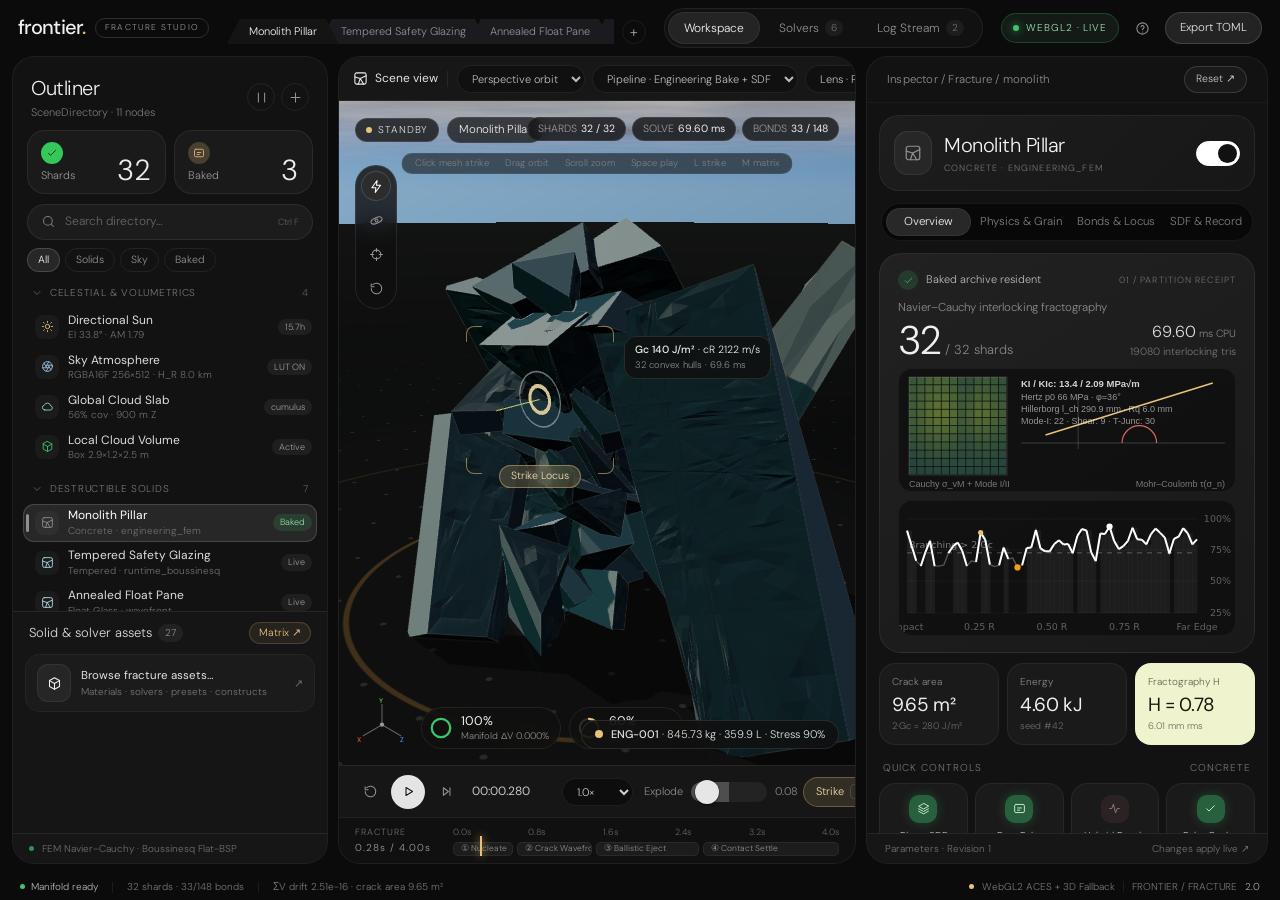
==== Experimental/FractureEditor/index.html @ cb935a99 "Import Frontier baseline (streamlinkinbox/arena-587b292c) and add atmosphere/GI port plan - Import t" ====
<!doctype html>
<!--==========================================================================================================================================
                                                               INDEX.HTML
===========================================================================================================================================-->
<!-- 🧩 Frontier · Fracture Studio: Engineering FEM, Boussinesq Flat-BSP, Griffith, LEFM, Voronoi & Celestial Suite
        redesigned in the unified Sun Inspector + Fluid Editor UI system. -->
<html lang="en">
<head>
    <meta charset="utf-8" />
    <meta name="viewport" content="width=device-width, initial-scale=1" />
    <meta name="theme-color" content="#0b0b0b" />
    <title>Fracture Studio — Frontier Experimental Remastered</title>
    <link rel="icon" href="data:image/svg+xml,%3Csvg xmlns='http://www.w3.org/2000/svg' viewBox='0 0 32 32'%3E%3Crect width='32' height='32' rx='8' fill='%23161616'/%3E%3Cpath d='M7 7h18v18H7z' fill='none' stroke='%23e8c27a' stroke-width='2'/%3E%3Cpath d='M7 13l9 3-3 9M16 16l9-4.5M16 16l5.5 9' stroke='%23e8c27a' stroke-width='2'/%3E%3C/svg%3E" />
    <link rel="stylesheet" href="./FractureEditor.css" />
    <script type="importmap">
    {
        "imports": {
            "three": "./Vendor/three.esm.min.js",
            "three/examples/jsm/controls/OrbitControls.js": "./Vendor/orbit-controls.esm.min.js"
        }
    }
    </script>
    <script type="module" src="./FractureEditor.js"></script>
</head>
<body>
    <div id="app">
        <!-- Top Header: Frontier Logomark, Slanted Construct Dock Tabs, Pill Workspace Nav, Backend Status -->
        <header class="app-header">
            <div class="brand">
                <span class="brand-mark">frontier<span class="brand-dot">.</span></span>
                <span class="experimental">FRACTURE STUDIO</span>
            </div>

            <div class="document-dock">
                <div id="construct-tabs" class="document-tabs" role="tablist" aria-label="Destructible constructs"></div>
                <button id="spawn-tab-btn" class="icon-button" title="Spawn new destructible solid" aria-label="Spawn solid">+</button>
            </div>

            <nav class="top-nav" aria-label="Workspace views">
                <button class="nav-button active" id="nav-workspace" type="button">Workspace</button>
                <button class="nav-button" id="nav-solvers" type="button">Solvers <small>6</small></button>
                <button class="nav-button" id="nav-log" type="button">Log Stream <small id="nav-log-count">0</small></button>
            </nav>

            <div class="header-end">
                <span class="live-engine-tag" id="engine-pill"><i></i><span id="engine-pill-text">WEBGL2 · LIVE</span></span>
                <button id="help-button" class="icon-button" title="Shortcuts &amp; solver notes" aria-label="Help"></button>
                <button id="export-button" class="button export-button" type="button">Export TOML</button>
            </div>
        </header>

        <!-- Three Floating 22px Fluid + Sun Workspace Panels -->
        <main class="workspace" id="studio-workspace">
            <!-- LEFT: Project Zero / Fluid Outliner + Embedded Construct Material Library -->
            <aside class="left-panel" id="left-panel">
                <div class="outliner-heading">
                    <div>
                        <h1>Outliner</h1>
                        <span class="outliner-subtitle" id="outliner-subtitle">SceneDirectory · 0 records</span>
                    </div>
                    <div class="outliner-heading-actions">
                        <button id="compact-outliner" class="icon-button" title="Compact outliner" aria-pressed="false"></button>
                        <button id="add-button" class="icon-button" title="Spawn solid or switch solver" aria-expanded="false"></button>
                    </div>
                </div>

                <!-- Project Zero / Sun Census Tiles -->
                <div class="scene-statistics">
                    <div class="scene-stat">
                        <span class="stat-symbol enabled-symbol" id="stat-shards-icon"></span>
                        <span class="stat-label">Shards</span>
                        <strong id="shards-count">0</strong>
                    </div>
                    <div class="scene-stat">
                        <span class="stat-symbol warm-symbol" id="stat-baked-icon"></span>
                        <span class="stat-label">Baked</span>
                        <strong id="baked-count">0</strong>
                    </div>
                </div>

                <label class="search scene-search">
                    <span id="search-icon-slot"></span>
                    <input type="search" id="scene-search" placeholder="Search directory…" aria-label="Search scene directory" />
                    <kbd>Ctrl F</kbd>
                </label>

                <div class="scene-filters" id="scene-filters" aria-label="Outliner category filters">
                    <button data-filter="all" class="active" type="button">All</button>
                    <button data-filter="constructs" type="button">Solids</button>
                    <button data-filter="celestial" type="button">Sky</button>
                    <button data-filter="baked" type="button">Baked</button>
                </div>

                <div class="panel-scroll outliner-scroll" id="OutlinerScroll">
                    <div class="panel-content" id="OutlinerContent"></div>
                </div>

                <!-- Embedded Fluid-style Construct & Material Preset Drawer -->
                <div class="library" id="quick-library">
                    <div class="panel-heading">
                        <span>Solid &amp; solver assets</span>
                        <span class="count" id="quick-preset-count">27</span>
                        <button class="text-pill-btn" id="open-solvers-btn" type="button">Matrix ↗</button>
                    </div>
                    <label class="search quick-preset-search">
                        <span id="preset-search-icon-slot"></span>
                        <input type="search" id="quick-preset-search" placeholder="Spawn solid / recipe…" aria-label="Search solid presets" />
                        <kbd>/</kbd>
                    </label>
                    <div class="filter-row" id="quick-preset-filters"></div>
                    <div class="preset-list" id="quick-presets-list"></div>
                </div>

                <div class="left-footer">
                    <span class="footer-dot"></span>
                    <span id="left-footer-label">FEM Navier–Cauchy · Boussinesq Flat-BSP</span>
                </div>
            </aside>

            <!-- CENTER: Rounded 3D Viewport + Tool Rail + Reticle + 52px Fluid Transport + Live Phase Ruler -->
            <section class="center-panel" id="center-panel">
                <div class="viewport-bar">
                    <span id="viewport-title-icon"></span>
                    <strong>Scene view</strong>
                    <span class="bar-divider"></span>
                    <select id="camera-view-select" aria-label="Camera projection view">
                        <option value="orbit">Perspective orbit</option>
                        <option value="top">Top elevation</option>
                        <option value="front">Front face</option>
                        <option value="side">Side profile</option>
                    </select>
                    <select id="pipeline-select" aria-label="Fracture execution pipeline">
                        <option value="realtime">Pipeline · Realtime (&lt;1 ms)</option>
                        <option value="baked" selected>Pipeline · Engineering Bake + SDF</option>
                        <option value="hybrid">Pipeline · Hybrid Strain Bonds</option>
                    </select>
                    <select id="lens-select" aria-label="Viewport diagnostic lens">
                        <option value="pbr">Lens · PBR Surface</option>
                        <option value="xray">Lens · X-Ray Core</option>
                        <option value="telemetry">Lens · Telemetry Scan</option>
                        <option value="plexus">Lens · Bond Plexus</option>
                        <option value="sdf">Lens · SDF Slice</option>
                    </select>
                    <div class="viewport-bar-end">
                        <button id="toggle-matrix-btn" class="button pill-btn" type="button" title="Compare 6 Fracture Solvers (M)">Matrix · M</button>
                        <button id="toggle-log-btn" class="icon-button" type="button" title="Toggle Log Stream drawer"></button>
                        <button id="focus-btn" class="icon-button" type="button" title="Reset camera focus"></button>
                        <button id="maximize-btn" class="icon-button" type="button" title="Maximize viewport"></button>
                    </div>
                </div>

                <div class="viewport" id="ViewportSurface">
                    <div class="viewport-canvas-mount" id="viewportCanvasMount"></div>

                    <div class="viewport-caption">
                        <span class="live-pill" id="live-pill"><i></i><span id="live-pill-label">LIVE</span></span>
                        <span id="viewport-object">Monolith Pillar</span>
                        <small id="viewport-subtitle">Engineering FEM · Navier–Cauchy Fractography</small>
                    </div>

                    <div class="viewport-tools" id="ViewportTools" aria-label="Viewport tools">
                        <button class="active icon-button" data-tool="strike" type="button" title="Click mesh to strike &amp; shatter"></button>
                        <button class="icon-button" data-tool="orbit" type="button" title="Inspect &amp; select individual shard"></button>
                        <button class="icon-button" data-tool="gizmo" type="button" title="Place impact locus without strike"></button>
                        <button class="icon-button" id="reassemble-quick-btn" type="button" title="Reassemble intact solid (R)"></button>
                    </div>

                    <div class="viewport-right-hud" id="ViewportHud"></div>

                    <!-- Screen-Projected Impact Reticle Overlay -->
                    <div class="reticle-hud" id="impactReticleHud">
                        <div class="reticle-corner tl"></div>
                        <div class="reticle-corner tr"></div>
                        <div class="reticle-corner bl"></div>
                        <div class="reticle-corner br"></div>
                        <div class="reticle-callout-pill" id="reticleCalloutText"></div>
                        <button class="reticle-center-action" id="reticleStrikeBtn" type="button">Strike Locus</button>
                    </div>

                    <!-- Bottom-Left Dual Manifold / Energy Rings -->
                    <div class="viewport-integrity-cluster" id="viewportIntegrityCluster"></div>

                    <!-- Bottom-Right Hover / Selected Fragment Badge -->
                    <div class="hover-fragment-badge" id="hoverFragmentBadge"></div>

                    <div class="axis-gizmo" aria-label="World axes">
                        <svg viewBox="0 0 76 76">
                            <path d="M38 39V10M38 39L11 55M38 39L65 55" />
                            <circle cx="38" cy="39" r="3" />
                            <text x="34" y="9" class="axis-y">Y</text>
                            <text x="3" y="64" class="axis-x">X</text>
                            <text x="64" y="64" class="axis-z">Z</text>
                        </svg>
                    </div>

                    <div class="viewport-help">
                        <span>Click mesh strike</span><i>·</i><span>Drag orbit</span><i>·</i><span>Scroll zoom</span><i>·</i><span>Space play</span><i>·</i><span>L strike</span><i>·</i><span>M matrix</span>
                    </div>
                </div>

                <!-- Fluid Editor 52px Transport Bar -->
                <div class="transport">
                    <div class="transport-buttons">
                        <button class="icon-button" id="reset-button" type="button" title="Reassemble to t = 0.00s (R)"></button>
                        <button class="play-button" id="play-button" type="button" title="Play / Pause Fracture Timeline (Space)"></button>
                        <button class="icon-button" id="step-button" type="button" title="Step 16 ms (S)"></button>
                    </div>
                    <span class="timecode tabular" id="timecode">00:00.280</span>
                    <span class="transport-divider"></span>
                    <select id="speed-select" aria-label="Bullet-time playback speed">
                        <option value="0.1">0.10×</option>
                        <option value="0.25">0.25×</option>
                        <option value="0.5">0.50×</option>
                        <option value="1" selected>1.0×</option>
                    </select>
                    <label class="transport-explode">
                        <span>Explode</span>
                        <input type="range" class="pill-range compact-range" id="explodeRangeInput" min="0" max="1" step="0.01" value="0.08" />
                        <span class="tabular" id="explodeValueText">0.08</span>
                    </label>
                    <div class="transport-actions">
                        <button class="button burst-button accent" id="strike-button" type="button">Strike <span class="key-hint">L</span></button>
                        <button class="button burst-button" id="bake-button" type="button">Bake <span class="key-hint">B</span></button>
                    </div>
                </div>

                <!-- Live 4s Fracture Phase Ruler -->
                <div class="timeline" aria-label="Fracture ballistic timeline ruler">
                    <div class="timeline-label">
                        <span>FRACTURE</span>
                        <span id="frame-counter" class="tabular">0.28s / 4.00s</span>
                    </div>
                    <div class="ruler" id="timelineScrubberTrack">
                        <div class="ruler-numbers">
                            <span>0.0s</span><span>0.8s</span><span>1.6s</span><span>2.4s</span><span>3.2s</span><span>4.0s</span>
                        </div>
                        <div class="phase-tracks">
                            <span class="phase-chip" style="flex:0.8">① Nucleate</span>
                            <span class="phase-chip" style="flex:1.1">② Crack Wavefront</span>
                            <span class="phase-chip" style="flex:1.6">③ Ballistic Eject</span>
                            <span class="phase-chip" style="flex:2.2">④ Contact Settle</span>
                        </div>
                        <div class="playhead" id="playhead"></div>
                    </div>
                </div>

                <!-- Collapsible Log Stream Drawer -->
                <section class="log-drawer" id="log-drawer" hidden>
                    <div class="log-head" id="LogHead"></div>
                    <div class="panel-scroll log-scroll" id="LogScroll">
                        <div class="panel-content" id="LogContent"></div>
                    </div>
                </section>
            </section>

            <!-- RIGHT: Sun Inspector + Fluid Inspector Hybrid -->
            <aside class="inspector-panel" id="inspector-panel">
                <div class="panel-heading inspector-top-heading">
                    <span class="inspector-crumb" id="inspector-crumb">Inspector / Fracture / Solids</span>
                    <button id="reset-selection-btn" class="reset-pill" type="button" title="Reset construct recipe">Reset ↗</button>
                </div>

                <div class="object-heading" id="object-heading">
                    <div class="object-symbol" id="object-symbol"></div>
                    <div class="object-heading-copy">
                        <input id="object-name" value="Monolith Pillar" maxlength="64" aria-label="Selected node name" />
                        <span id="object-type">CONCRETE · ENGINEERING FEM · WATER-TIGHT</span>
                    </div>
                    <label class="switch" title="Baked / active state">
                        <input type="checkbox" id="object-enabled" checked aria-label="Toggle active or baked state" />
                        <span></span>
                    </label>
                </div>

                <div class="inspector-tabs" id="inspector-tabs" role="tablist" aria-label="Inspector sections"></div>

                <div class="panel-scroll inspector-scroll" id="InspectorScroll">
                    <div class="panel-content" id="InspectorContent"></div>
                </div>

                <div class="inspector-footer">
                    <span id="inspector-revision">Parameters · Revision 0</span>
                    <span>Changes apply live ↗</span>
                </div>
            </aside>
        </main>

        <!-- Crisp Bottom Status Bar -->
        <footer class="status-bar">
            <span class="status-ready" id="status-ready"><i></i>Manifold ready</span>
            <span class="status-divider"></span>
            <span id="status-shards">0 shards · 0 bonds</span>
            <span class="status-divider"></span>
            <span id="status-drift">ΣV drift 0.0e+0</span>
            <span class="status-right">
                <span class="gpu-dot" id="gpu-dot"></span>
                <span id="status-adapter">WebGL2 ACES + 3D Fallback</span>
                <span class="status-divider"></span>
                FRONTIER / FRACTURE <span class="version">2.0</span>
            </span>
        </footer>
    </div>

    <!-- Quick Add / Spawn Popover Menu -->
    <div id="add-menu" class="popover add-menu" hidden role="menu">
        <div class="popover-label">SPAWN DESTRUCTIBLE SOLID</div>
        <button data-spawn-solid="monolith|concrete|Calibration Monolith" type="button">Calibration Monolith <small>Engineering FEM · Concrete pillar</small></button>
        <button data-spawn-solid="curtain_pane|tempered|Tempered Curtain Lite" type="button">Tempered Curtain Lite <small>Fast Boussinesq · Diced glass</small></button>
        <button data-spawn-solid="boulder|granite|Bedded Basalt Boulder" type="button">Bedded Basalt Boulder <small>Engineering FEM · Anisotropic rock</small></button>
        <button data-spawn-solid="timber_beam|wood|Orthotropic Spruce Joist" type="button">Orthotropic Spruce Joist <small>Fast Runtime · Fibrous splinter grain</small></button>
        <button data-spawn-solid="cone|glass|Annealed Obsidian Spire" type="button">Annealed Obsidian Spire <small>LEFM Wavefront · Radial spokes</small></button>
        <div class="menu-divider"></div>
        <button data-action="open-solvers" type="button">Compare All 6 Fracture Solvers… <small>Navier–Cauchy, Boussinesq, Griffith, LEFM, Voronoi, Dendritic</small></button>
    </div>

    <!-- Solver Comparison Matrix Modal Sheet -->
    <div class="library-veil" id="SolverVeil">
        <div class="library-sheet" id="SolverSheet"></div>
    </div>

    <!-- Export TOML Dialog -->
    <dialog id="export-dialog">
        <div class="dialog-heading">
            <h2>Export Fracture Scene</h2>
            <button class="icon-button" id="close-export" aria-label="Close"></button>
        </div>
        <p class="dialog-sub">Complete `.fracture.toml` specification including constitutive parameters, SDF voxel configuration, and Euler manifold geometry receipt.</p>
        <pre id="export-preview" class="export-code"></pre>
        <div class="dialog-actions">
            <button id="copy-export-btn" class="button export-button" type="button">Copy TOML</button>
            <button id="download-export-btn" class="button" type="button">Download .fracture.toml</button>
        </div>
    </dialog>

    <!-- Help Dialog -->
    <dialog id="help-dialog">
        <div class="dialog-heading">
            <h2>Frontier Fracture Studio</h2>
            <button class="icon-button" id="close-help" aria-label="Close"></button>
        </div>
        <p class="dialog-sub">Six fracture engines (3D Navier–Cauchy Engineering Fractography, Fast Runtime Boussinesq Flat-BSP, Griffith Stress-Budgeted, LEFM Wavefront, Clustered Voronoi, and Dendritic Spall) paired with full Sun, Atmosphere, and Clouds inspectors inside the Sun + Fluid UI system.</p>
        <div class="shortcut-list">
            <span>Strike mesh<kbd>Click solid / L</kbd></span>
            <span>Play / pause timeline<kbd>Space</kbd></span>
            <span>Bake resident cache<kbd>B</kbd></span>
            <span>Reassemble intact solid<kbd>R</kbd></span>
            <span>Single step<kbd>S</kbd></span>
            <span>Solver comparison matrix<kbd>M</kbd></span>
            <span>Search presets<kbd>/</kbd></span>
            <span>Close modal<kbd>Esc</kbd></span>
        </div>
        <p class="dialog-foot">Tip: Scrub any black numeric pill left or right to tune values smoothly (hold Shift for fine precision, Alt for coarse). Drag directly on the Polar Anisotropy radar or Solar Diurnal Arc canvases for interactive editing.</p>
    </dialog>
</body>
</html>
---- Experimental/FractureEditor/FractureEditor.css ----
/*==========================================================================================================================================
                                                           FRACTUREEDITOR.CSS
==========================================================================================================================================*/
/* 🧩 Sun Inspector + Fluid Editor UI system for Frontier Fracture Studio:
      Matches ParticleEditor / Particle Studio 1:1 (obsidian #0b0b0b ground, floating 22px #121212 columns,
      Project Zero Outliner + census cards, slanted dock tabs, 52px transport + live phase ruler,
      Sun 40px hero metrics + #eff4cf KPI highlight trio + ControlPanel::SliderPill tracks),
      extended cleanly with Fracture reticle, infographic canvases, hatched bond comparisons & solver matrix. */

@font-face {
    font-family: "DM Sans";
    src: url("Fonts/dm-sans-latin-300-normal.woff2") format("woff2");
    font-style: normal;
    font-weight: 300;
    font-display: swap;
}
@font-face {
    font-family: "DM Sans";
    src: url("Fonts/dm-sans-latin-400-normal.woff2") format("woff2");
    font-style: normal;
    font-weight: 400;
    font-display: swap;
}
@font-face {
    font-family: "DM Sans";
    src: url("Fonts/dm-sans-latin-500-normal.woff2") format("woff2");
    font-style: normal;
    font-weight: 500 700;
    font-display: swap;
}

:root {
    color-scheme: dark;
    --bg: #0b0b0b;
    --panel: #121212;
    --card: #1a1a1a;
    --card-top: #212121;
    --card-bottom: #191919;
    --raised: #222222;
    --field: #000000;
    --line: rgba(255, 255, 255, 0.07);
    --line-strong: rgba(255, 255, 255, 0.14);
    --text: #efefef;
    --text-soft: #bcbcbc;
    --muted: #848484;
    --faint: #5e5e5e;
    --green: #34c759;
    --live: #3ec46d;
    --warm: #e8c27a;
    --danger: #ff5c5c;
    --accent: #e8c27a;
    --slider-fill: #4e4e4e;
    --slider-thumb: #e6e6e6;
    --highlight-bg: #eff4cf;
    --highlight-ink: #17190e;
    --mono: "JetBrains Mono", ui-monospace, "SFMono-Regular", Menlo, Consolas, monospace;
}

* { box-sizing: border-box; margin: 0; padding: 0; }
html, body { width: 100%; height: 100%; overflow: hidden; }
body {
    background: var(--bg);
    color: var(--text);
    font-family: "DM Sans", -apple-system, BlinkMacSystemFont, "Segoe UI", sans-serif;
    font-size: 13px;
    font-weight: 300;
    line-height: 1.38;
    font-synthesis: none;
    -webkit-font-smoothing: antialiased;
    user-select: none;
}

button, input, select { font: inherit; color: inherit; }
button, select { cursor: pointer; }
button { border: 0; background: none; border-radius: 999px; transition: background 150ms, color 150ms, border-color 150ms, opacity 150ms; }
button:disabled { opacity: 0.4; cursor: not-allowed; }
.tabular { font-variant-numeric: tabular-nums; }
[hidden] { display: none !important; }
svg.glyph { width: 15px; height: 15px; flex: none; stroke: currentColor; fill: none; stroke-width: 1.65; stroke-linecap: round; stroke-linejoin: round; display: block; }

#app {
    height: 100dvh;
    min-height: 540px;
    display: flex;
    flex-direction: column;
    background: var(--bg);
}

/*------------------------------------------------------------------------------------------------------------------------
                                                   HEADER & DOCUMENT DOCK
------------------------------------------------------------------------------------------------------------------------*/
.app-header {
    height: 56px;
    flex: none;
    display: flex;
    align-items: center;
    gap: 18px;
    padding: 0 18px;
    background: var(--bg);
}

.brand { display: flex; align-items: center; gap: 10px; flex: none; }
.brand-mark { font-size: 20px; font-weight: 500; letter-spacing: -0.9px; color: #f0f0f0; }
.brand-dot { color: var(--warm); }
.experimental {
    border: 1px solid var(--line-strong);
    border-radius: 999px;
    padding: 3px 9px;
    font-size: 8.5px;
    letter-spacing: 1.2px;
    color: #969696;
}

.document-dock {
    display: flex;
    align-items: flex-end;
    flex: 1;
    min-width: 180px;
    max-width: 620px;
    gap: 8px;
    height: 32px;
}
.document-tabs {
    display: flex;
    align-items: flex-end;
    flex: 1;
    min-width: 0;
    overflow-x: auto;
    overflow-y: hidden;
    scrollbar-width: none;
}
.document-tabs::-webkit-scrollbar { display: none; }
.document-tab {
    position: relative;
    display: flex;
    align-items: center;
    gap: 6px;
    flex: 0 0 auto;
    min-width: 112px;
    max-width: 175px;
    height: 25px;
    padding: 0 22px;
    background: #1b1b1f;
    color: #8f8f96;
    font-size: 11px;
    clip-path: polygon(13px 0, calc(100% - 13px) 0, 100% 100%, 0 100%);
    z-index: 1;
    border-radius: 0;
}
.document-tab + .document-tab { margin-left: -20px; }
.document-tab:hover { background: #26262c; color: #ededed; z-index: 2; }
.document-tab.active { background: #141414; color: #f2f2f2; z-index: 3; }
.document-label { overflow: hidden; text-overflow: ellipsis; white-space: nowrap; }
#spawn-tab-btn {
    width: 24px; height: 24px;
    border: 1px solid var(--line);
    color: #9c9c9c;
    display: grid; place-items: center;
    font-size: 15px; line-height: 1;
}
#spawn-tab-btn:hover { background: #1f1f1f; color: #f2f2f2; }

.top-nav {
    display: flex;
    align-items: center;
    gap: 4px;
    padding: 3px;
    background: #111111;
    border: 1px solid var(--line);
    border-radius: 999px;
}
.nav-button {
    height: 32px;
    padding: 0 15px;
    font-size: 12px;
    color: #909090;
    display: inline-flex;
    align-items: center;
    gap: 6px;
}
.nav-button small {
    font-size: 10px;
    color: #6f6f6f;
    background: #1d1d1d;
    border-radius: 999px;
    padding: 1px 6px;
}
.nav-button:hover { color: #e2e2e2; }
.nav-button.active {
    background: #242424;
    color: #f4f4f4;
    border: 1px solid rgba(255, 255, 255, 0.06);
}
.nav-button.active small { background: #313131; color: #dcdcdc; }

.header-end { margin-left: auto; display: flex; align-items: center; gap: 8px; }
.live-engine-tag {
    display: inline-flex;
    align-items: center;
    gap: 7px;
    height: 30px;
    padding: 0 11px;
    border-radius: 999px;
    background: #141b17;
    border: 1px solid rgba(62, 196, 109, 0.25);
    color: #9be3b5;
    font-size: 10px;
    letter-spacing: 0.9px;
    white-space: nowrap;
}
.live-engine-tag i {
    width: 6px; height: 6px; border-radius: 50%;
    background: var(--live);
    box-shadow: 0 0 8px rgba(62, 196, 109, 0.8);
}
.live-engine-tag.software {
    background: #1c1912;
    border-color: rgba(232, 194, 122, 0.28);
    color: #efd097;
}
.live-engine-tag.software i { background: var(--warm); box-shadow: 0 0 8px rgba(232, 194, 122, 0.6); }

.icon-button {
    width: 30px; height: 30px;
    display: grid; place-items: center;
    border-radius: 999px;
    color: #949494;
    background: transparent;
}
.icon-button:hover:not(:disabled) { background: #222222; color: #f0f0f0; }
.icon-button.active { background: #ffffff14; color: #f4f4f4; }

.button {
    height: 32px;
    padding: 0 14px;
    border-radius: 999px;
    background: #1f1f1f;
    border: 1px solid var(--line-strong);
    font-size: 11.5px;
    color: #e4e4e4;
    display: inline-flex;
    align-items: center;
    gap: 6px;
}
.button:hover:not(:disabled) { background: #2b2b2b; border-color: rgba(255,255,255,0.22); }
.export-button { background: #232323; }

/*------------------------------------------------------------------------------------------------------------------------
                                                3-PANEL FLUID SHELL (22px)
------------------------------------------------------------------------------------------------------------------------*/
.workspace {
    flex: 1;
    min-height: 0;
    display: grid;
    grid-template-columns: 316px minmax(360px, 1fr) 402px;
    gap: 10px;
    padding: 0 12px 10px;
}
.workspace.maximized { grid-template-columns: minmax(360px, 1fr); }
.workspace.maximized .left-panel,
.workspace.maximized .inspector-panel { display: none; }

.left-panel, .center-panel, .inspector-panel {
    display: flex;
    flex-direction: column;
    min-width: 0;
    min-height: 0;
    background: var(--panel);
    border: 1px solid rgba(255, 255, 255, 0.055);
    border-radius: 22px;
    overflow: hidden;
}

.panel-heading {
    height: 46px; min-height: 46px; flex: none;
    display: flex; align-items: center; justify-content: space-between;
    padding: 0 18px;
    font-size: 14px; font-weight: 300; color: #dadada;
}
.count {
    background: rgba(255, 255, 255, 0.06);
    color: #8c8c8c;
    border-radius: 999px;
    padding: 2px 7px;
    font-size: 10px;
    margin-left: 6px;
}

.panel-scroll {
    flex: 1; min-height: 0;
    overflow-y: auto; overflow-x: hidden;
    scrollbar-width: none;
}
.panel-scroll::-webkit-scrollbar { display: none; }
.panel-content { will-change: transform; }

/*------------------------------------------------------------------------------------------------------------------------
                                       OUTLINER + CENSUS + SOLID PRESET LIBRARY
------------------------------------------------------------------------------------------------------------------------*/
.outliner-heading {
    display: flex; align-items: center; justify-content: space-between;
    padding: 18px 18px 10px;
}
.outliner-heading h1 { font-size: 20px; font-weight: 300; letter-spacing: -0.45px; color: #f0f0f0; }
.outliner-subtitle { display: block; font-size: 11px; color: #767676; margin-top: 2px; }
.outliner-heading-actions { display: flex; gap: 6px; }
#compact-outliner, #add-button { border: 1px solid var(--line); width: 28px; height: 28px; }

.scene-statistics {
    display: grid;
    grid-template-columns: 1fr 1fr;
    gap: 8px;
    padding: 0 14px 10px;
}
.scene-stat {
    position: relative;
    height: 64px;
    background: rgba(255, 255, 255, 0.035);
    border: 1px solid var(--line);
    border-radius: 18px;
    padding: 11px 13px 10px;
}
.stat-symbol { width: 22px; height: 22px; border-radius: 50%; display: grid; place-items: center; }
.stat-symbol svg.glyph { width: 12px; height: 12px; }
.enabled-symbol { background: var(--green); color: #0a1b10; }
.warm-symbol { background: rgba(232, 194, 122, 0.22); color: var(--warm); }
.stat-label { display: block; color: #969696; font-size: 11px; margin-top: 4px; }
.scene-stat strong {
    position: absolute; right: 14px; bottom: 8px;
    font-size: 29px; font-weight: 300; line-height: 1; color: #ededed;
    font-variant-numeric: tabular-nums;
}

.search {
    display: flex; align-items: center; gap: 9px;
    height: 36px; min-height: 36px;
    margin: 0 14px 8px; padding: 0 13px;
    background: rgba(255, 255, 255, 0.045);
    border: 1px solid var(--line);
    border-radius: 999px;
    color: #7c7c7c;
}
.search input { flex: 1; min-width: 0; background: transparent; border: 0; outline: none; font-size: 12px; color: #e2e2e2; }
.search input::placeholder { color: #676767; }
.search kbd { font-family: inherit; font-size: 9px; color: #5e5e5e; white-space: nowrap; }

.scene-filters { display: flex; gap: 5px; padding: 0 14px 10px; }
.scene-filters button { padding: 4px 10px; border: 1px solid var(--line); font-size: 10.5px; color: #8f8f8f; }
.scene-filters button:hover { color: #e2e2e2; background: rgba(255,255,255,0.04); }
.scene-filters button.active { background: rgba(255, 255, 255, 0.09); border-color: rgba(255, 255, 255, 0.16); color: #f2f2f2; }

.outliner-scroll { flex: 1 1 56%; min-height: 120px; padding: 0 10px 8px; }
.tree-group { margin-bottom: 12px; }
.tree-group-title {
    display: flex; align-items: center; gap: 7px;
    padding: 4px 8px 6px;
    font-size: 10px; letter-spacing: 0.7px; text-transform: uppercase; color: #767676;
}
.tree-group-title svg.glyph { width: 12px; height: 12px; color: #686868; }
.tree-group-title .group-count { margin-left: auto; font-size: 10px; color: #5c5c5c; }

.tree-row {
    position: relative;
    display: flex; align-items: center;
    height: 38px; margin: 2px 0;
    border-radius: 11px; border: 1px solid transparent;
}
.tree-row:hover { background: rgba(255, 255, 255, 0.04); }
.tree-row.selected { background: rgba(255, 255, 255, 0.09); border-color: rgba(255, 255, 255, 0.14); }
.tree-row.selected::before {
    content: ""; position: absolute; left: 2px; top: 9px;
    width: 2.5px; height: 18px; border-radius: 2px;
    background: var(--row-accent, var(--warm));
}
.tree-row.nested .row-select { padding-left: 26px; }
.tree-row.is-off .row-select { opacity: 0.45; }

.row-select {
    flex: 1; min-width: 0; height: 100%;
    display: flex; align-items: center; gap: 9px;
    padding: 0 6px 0 11px; text-align: left; border-radius: 11px;
}
.row-glyph {
    width: 24px; height: 24px; border-radius: 8px;
    display: grid; place-items: center;
    background: rgba(255,255,255,0.04);
    color: var(--row-accent, #bcbcbc);
    flex: none;
}
.row-glyph svg.glyph { width: 13px; height: 13px; }
.row-copy { flex: 1; min-width: 0; }
.row-name { font-size: 12px; font-weight: 400; color: #dcdcdc; white-space: nowrap; overflow: hidden; text-overflow: ellipsis; }
.tree-row.selected .row-name { color: #ffffff; }
.row-meta { font-size: 10px; color: #6e6e6e; white-space: nowrap; overflow: hidden; text-overflow: ellipsis; }
.row-pill {
    font-size: 9px; padding: 2px 7px; border-radius: 999px;
    background: rgba(255,255,255,0.06); color: #9c9c9c; margin-right: 4px; flex: none;
}
.row-pill.baked { background: rgba(62, 196, 109, 0.14); color: #8fe0ad; }
.row-pill.stale { background: rgba(232, 194, 122, 0.16); color: var(--warm); }
.row-eye { width: 26px; height: 26px; display: grid; place-items: center; color: #727272; opacity: 0.7; margin-right: 4px; }
.row-eye svg.glyph { width: 13px; height: 13px; }
.tree-row.is-off .row-eye { color: #d96b6b; opacity: 1; }

.fragment-stream {
    margin: 4px 0 2px 14px;
    padding-left: 8px;
    border-left: 1px solid rgba(255, 255, 255, 0.06);
    max-height: 156px;
    overflow-y: auto;
    scrollbar-width: none;
}
.fragment-stream::-webkit-scrollbar { display: none; }
.fragment-row {
    display: flex; align-items: center; justify-content: space-between; gap: 6px;
    height: 28px; padding: 0 8px; margin: 2px 0;
    border-radius: 8px; font-size: 11px; color: #bcbcbc; cursor: pointer;
}
.fragment-row:hover { background: rgba(255,255,255,0.045); }
.fragment-row.selected { background: rgba(232, 194, 122, 0.14); color: #f6dcb0; }

/* Embedded Solid Preset Drawer */
.library {
    flex: 0 1 38%; min-height: 160px;
    display: flex; flex-direction: column;
    border-top: 1px solid var(--line);
    background: rgba(255, 255, 255, 0.012);
}
.library .panel-heading { height: 42px; min-height: 42px; padding: 0 16px; font-size: 13px; justify-content: flex-start; }
.text-pill-btn {
    margin-left: auto; padding: 3px 9px; font-size: 10.5px; color: var(--warm);
    background: rgba(232, 194, 122, 0.08); border: 1px solid rgba(232, 194, 122, 0.2);
}
.text-pill-btn:hover { background: rgba(232, 194, 122, 0.16); color: #f6dcb0; }
.quick-preset-search { height: 32px; min-height: 32px; margin-bottom: 7px; }
.filter-row { display: flex; gap: 5px; padding: 0 14px 8px; overflow-x: auto; scrollbar-width: none; }
.filter-row::-webkit-scrollbar { display: none; }
.filter-row button { flex: none; padding: 3px 10px; font-size: 10.5px; color: #8c8c8c; border: 1px solid transparent; }
.filter-row button.active { background: rgba(255, 255, 255, 0.09); border-color: var(--line); color: #ececec; }
.preset-list { flex: 1; min-height: 0; overflow-y: auto; padding: 0 12px 10px; scrollbar-width: none; }
.preset-list::-webkit-scrollbar { display: none; }
.preset-card {
    width: 100%; display: flex; align-items: center; gap: 10px;
    padding: 9px 11px; margin-bottom: 6px;
    background: #1b1b1b; border: 1px solid rgba(255, 255, 255, 0.045); border-radius: 15px; text-align: left;
}
.preset-card:hover { background: #232323; border-color: var(--line-strong); }
.preset-swatch {
    width: 34px; height: 38px; border-radius: 11px;
    display: grid; place-items: center;
    background: rgba(255, 255, 255, 0.05); border: 1px solid rgba(255, 255, 255, 0.06); flex: none;
}
.preset-copy { flex: 1; min-width: 0; }
.preset-copy strong { display: block; font-size: 11.5px; font-weight: 400; color: #e2e2e2; white-space: nowrap; overflow: hidden; text-overflow: ellipsis; }
.preset-copy small { display: block; font-size: 10px; color: #757575; white-space: nowrap; overflow: hidden; text-overflow: ellipsis; margin-top: 1px; }
.preset-arrow { font-size: 11px; color: #6c6c6c; flex: none; }

.left-footer {
    height: 30px; flex: none;
    display: flex; align-items: center; gap: 8px;
    padding: 0 16px; border-top: 1px solid var(--line);
    background: rgba(255, 255, 255, 0.015);
    font-size: 10px; color: #6e6e6e;
}
.footer-dot { width: 5px; height: 5px; border-radius: 50%; background: var(--live); opacity: 0.7; }

.left-panel.compact .outliner-subtitle,
.left-panel.compact .scene-statistics,
.left-panel.compact .library { display: none; }
.left-panel.compact .outliner-heading { padding: 14px 14px 8px; }

/*------------------------------------------------------------------------------------------------------------------------
                                     CENTER VIEWPORT + RETICLE + FLUID TRANSPORT
------------------------------------------------------------------------------------------------------------------------*/
.viewport-bar {
    height: 44px; min-height: 44px; flex: none;
    display: flex; align-items: center; gap: 7px;
    padding: 0 14px; background: #171717; border-bottom: 1px solid var(--line);
    overflow-x: auto; scrollbar-width: none;
}
.viewport-bar::-webkit-scrollbar { display: none; }
.viewport-bar strong { font-size: 12px; font-weight: 400; color: #e0e0e0; white-space: nowrap; }
.bar-divider { width: 1px; height: 16px; background: var(--line); margin: 0 2px; flex: none; }
.viewport-bar select {
    height: 28px; padding: 0 10px;
    background: #101010; border: 1px solid var(--line); border-radius: 999px;
    font-size: 11px; color: #bcbcbc; flex: none;
}
.viewport-bar-end { margin-left: auto; display: flex; align-items: center; gap: 4px; flex: none; }
.pill-btn { height: 26px; padding: 0 11px; font-size: 11px; background: #1e1e1e; border: 1px solid var(--line); color: #dcdcdc; }
.pill-btn:hover { background: #292929; }
.pill-btn.active { background: rgba(232, 194, 122, 0.16); border-color: rgba(232, 194, 122, 0.38); color: #f6dcb0; }

.viewport {
    position: relative;
    flex: 1; min-height: 200px;
    background: #090a0c; overflow: hidden;
}
.viewport-canvas-mount,
.viewport-canvas-mount canvas,
.viewport-fallback-canvas {
    position: absolute; inset: 0;
    width: 100% !important; height: 100% !important;
    display: block;
}

.viewport-caption {
    position: absolute; left: 16px; top: 16px;
    display: flex; align-items: center; gap: 8px;
    pointer-events: none; z-index: 4;
}
.live-pill {
    display: inline-flex; align-items: center; gap: 6px;
    padding: 4px 10px; border-radius: 999px;
    background: rgba(18, 18, 18, 0.78); border: 1px solid rgba(255, 255, 255, 0.11);
    backdrop-filter: blur(8px); font-size: 10px; letter-spacing: 0.9px; color: #dcdcdc;
}
.live-pill i { width: 6px; height: 6px; border-radius: 50%; background: var(--live); box-shadow: 0 0 6px var(--live); }
.live-pill.paused i { background: var(--warm); box-shadow: none; }
#viewport-object {
    padding: 4px 11px; border-radius: 999px;
    background: rgba(18, 18, 18, 0.72); border: 1px solid rgba(255, 255, 255, 0.08);
    font-size: 11.5px; color: #ededed;
}
.viewport-caption small { font-size: 10.5px; color: #8c8c8c; text-shadow: 0 1px 4px #000; }

.viewport-tools {
    position: absolute; left: 16px; top: 64px;
    display: flex; flex-direction: column; gap: 4px;
    padding: 5px; border-radius: 999px;
    background: rgba(16, 16, 16, 0.8); border: 1px solid rgba(255, 255, 255, 0.09);
    backdrop-filter: blur(12px); z-index: 5;
}
.viewport-tools .icon-button { width: 30px; height: 30px; }
.viewport-tools .icon-button.active { background: #2c2c2c; color: #ffffff; border: 1px solid rgba(255, 255, 255, 0.14); }

.viewport-right-hud {
    position: absolute; right: 16px; top: 16px;
    display: flex; flex-wrap: wrap; justify-content: flex-end; gap: 6px;
    pointer-events: none; z-index: 4;
}
.hud-pill {
    padding: 4px 10px; border-radius: 999px;
    background: rgba(16, 16, 16, 0.78); border: 1px solid rgba(255, 255, 255, 0.09);
    backdrop-filter: blur(8px); font-size: 10.5px; color: #9c9c9c; font-variant-numeric: tabular-nums;
}
.hud-pill b { font-weight: 400; color: #efefef; margin-left: 4px; }

/* Screen-projected Impact Reticle */
.reticle-hud {
    position: absolute; width: 148px; height: 148px;
    transform: translate(-50%, -50%);
    pointer-events: none; z-index: 4; transition: opacity 180ms;
}
.reticle-corner { position: absolute; width: 16px; height: 16px; border-color: rgba(232, 194, 122, 0.56); border-style: solid; }
.reticle-corner.tl { top: 0; left: 0; border-width: 1.5px 0 0 1.5px; border-top-left-radius: 8px; }
.reticle-corner.tr { top: 0; right: 0; border-width: 1.5px 1.5px 0 0; border-top-right-radius: 8px; }
.reticle-corner.bl { bottom: 0; left: 0; border-width: 0 0 1.5px 1.5px; border-bottom-left-radius: 8px; }
.reticle-corner.br { bottom: 0; right: 0; border-width: 0 1.5px 1.5px 0; border-bottom-right-radius: 8px; }
.reticle-callout-pill {
    position: absolute; left: calc(100% + 10px); top: 10px;
    background: rgba(16, 16, 16, 0.82); backdrop-filter: blur(12px);
    border: 1px solid rgba(255,255,255,0.1); border-radius: 12px;
    padding: 6px 10px; white-space: nowrap; font-size: 10.5px; color: #efefef;
}
.reticle-callout-sub { color: #8c8c8c; font-size: 9.5px; margin-top: 2px; }
.reticle-center-action {
    position: absolute; bottom: -14px; left: 50%; transform: translateX(-50%);
    pointer-events: auto;
    background: rgba(232, 194, 122, 0.2); backdrop-filter: blur(10px);
    border: 1px solid rgba(232, 194, 122, 0.45);
    color: #f6dcb0; font-size: 10.5px; padding: 3px 11px; white-space: nowrap;
}
.reticle-center-action:hover { background: var(--warm); color: #15120b; }

.viewport-integrity-cluster {
    position: absolute; left: 82px; bottom: 16px;
    display: flex; gap: 8px; pointer-events: none; z-index: 4;
}
.sector-stat-row {
    display: flex; align-items: center; gap: 8px;
    background: rgba(16, 16, 16, 0.78); backdrop-filter: blur(12px);
    border: 1px solid rgba(255, 255, 255, 0.08);
    padding: 5px 11px 5px 7px; border-radius: 999px;
}
.sector-stat-val { font-size: 12.5px; font-weight: 400; color: #efefef; }
.sector-stat-lbl { font-size: 9.5px; color: #8c8c8c; }

.hover-fragment-badge {
    position: absolute; right: 16px; bottom: 16px;
    display: flex; align-items: center; gap: 8px;
    background: rgba(16, 16, 16, 0.84); backdrop-filter: blur(12px);
    border: 1px solid rgba(255, 255, 255, 0.1);
    border-radius: 999px; padding: 6px 13px;
    font-size: 11px; color: #e2e2e2; pointer-events: none; z-index: 4;
}
.swatch-dot { width: 8px; height: 8px; border-radius: 50%; flex: none; }

.axis-gizmo { position: absolute; left: 16px; bottom: 14px; width: 54px; height: 54px; pointer-events: none; z-index: 4; }
.axis-gizmo svg { width: 100%; height: 100%; overflow: visible; }
.axis-gizmo path { stroke: rgba(255,255,255,0.34); stroke-width: 1.5; fill: none; }
.axis-gizmo circle { fill: #999; }
.axis-gizmo text { font-size: 9.5px; font-weight: 500; }
.axis-gizmo .axis-x { fill: #ef5350; }
.axis-gizmo .axis-y { fill: #69d06d; }
.axis-gizmo .axis-z { fill: #5b8cff; }

.viewport-help {
    position: absolute; left: 50%; top: 52px; transform: translateX(-50%);
    display: flex; align-items: center; gap: 7px;
    padding: 3px 12px; border-radius: 999px;
    background: rgba(14, 14, 14, 0.56); border: 1px solid rgba(255, 255, 255, 0.05);
    font-size: 9.5px; color: #7e7e7e; pointer-events: none; white-space: nowrap; z-index: 3;
}
.viewport-help i { font-style: normal; opacity: 0.45; }

/* Fluid 52px Transport + 4s Fracture Phase Ruler */
.transport {
    height: 52px; min-height: 52px; flex: none;
    display: flex; align-items: center; gap: 11px;
    padding: 0 16px; background: #161616; border-top: 1px solid var(--line);
}
.transport-buttons { display: flex; align-items: center; gap: 6px; }
.play-button { width: 34px; height: 34px; border-radius: 50%; background: #e4e4e4; color: #111111; display: grid; place-items: center; }
.play-button:hover { background: #ffffff; color: #0b0b0b; }
.timecode { font-size: 12px; font-weight: 400; color: #c8c8c8; min-width: 68px; }
.transport-divider { width: 1px; height: 18px; background: var(--line); }
.transport select {
    height: 28px; padding: 0 10px;
    background: #0d0d0d; border: 1px solid var(--line); border-radius: 999px;
    font-size: 11px; color: #cfcfcf;
}
.transport-explode { display: flex; align-items: center; gap: 8px; font-size: 11px; color: #8c8c8c; min-width: 148px; }
.compact-range { width: 76px !important; flex: none !important; height: 20px !important; }
.transport-actions { margin-left: auto; display: flex; align-items: center; gap: 8px; }
.burst-button { height: 30px; padding: 0 12px; background: #252525; border-color: rgba(255, 255, 255, 0.11); font-size: 11px; color: #ebebeb; }
.burst-button.accent { background: rgba(232, 194, 122, 0.14); border-color: rgba(232, 194, 122, 0.3); color: #f6dcb0; }
.key-hint { font-size: 9px; color: #7a7a7a; border: 1px solid rgba(255,255,255,0.12); border-radius: 4px; padding: 0 4px; }

.timeline {
    height: 46px; min-height: 46px; flex: none;
    display: flex; align-items: center; gap: 14px;
    padding: 0 16px; background: #101010; border-top: 1px solid var(--line);
}
.timeline-label { display: flex; flex-direction: column; font-size: 9px; letter-spacing: 1px; color: #6e6e6e; min-width: 84px; }
.timeline-label span:last-child { font-size: 10px; color: #9c9c9c; margin-top: 2px; }
.ruler { position: relative; flex: 1; height: 30px; display: flex; flex-direction: column; justify-content: space-between; cursor: ew-resize; }
.ruler-numbers { display: flex; justify-content: space-between; font-size: 9px; color: #636363; }
.phase-tracks { display: flex; gap: 4px; height: 14px; }
.phase-chip {
    border-radius: 5px; background: #1c1c1c; border: 1px solid rgba(255,255,255,0.06);
    font-size: 8.5px; color: #8c8c8c; display: flex; align-items: center; padding: 0 7px;
    white-space: nowrap; overflow: hidden;
}
.playhead { position: absolute; top: 10px; bottom: 0; left: 7%; width: 1.5px; background: var(--warm); box-shadow: 0 0 8px var(--warm); pointer-events: none; }

.log-drawer {
    height: 164px; flex: none;
    display: flex; flex-direction: column;
    background: #101010; border-top: 1px solid var(--line);
}
.log-head { height: 36px; flex: none; display: flex; align-items: center; gap: 6px; padding: 0 14px; border-bottom: 1px solid var(--line); }
.log-pill { padding: 3px 9px; border-radius: 999px; font-size: 10px; color: #8d8d8d; border: 1px solid transparent; }
.log-pill.active { background: #232323; border-color: var(--line); color: #f0f0f0; }
.log-scroll { padding: 6px 14px; font: 11px/1.5 var(--mono); }
.log-row { display: flex; align-items: baseline; gap: 10px; padding: 2px 0; color: #b6b6b6; }
.log-time { color: #5f5f5f; font-size: 10px; }
.log-chan { font-size: 9.5px; padding: 1px 6px; border-radius: 999px; background: rgba(255,255,255,0.06); color: #d0d0d0; }
.log-chan.warm { background: rgba(232, 194, 122, 0.14); color: var(--warm); }
.log-chan.live { background: rgba(62, 196, 109, 0.14); color: #8fe0ad; }

/*------------------------------------------------------------------------------------------------------------------------
                                   SUN + FLUID HYBRID RIGHT INSPECTOR PANEL
------------------------------------------------------------------------------------------------------------------------*/
.inspector-top-heading { padding: 0 20px; border-bottom: 1px solid rgba(255,255,255,0.04); }
.inspector-crumb { font-size: 11.5px; color: #8d8d8d; letter-spacing: 0.2px; }
.reset-pill { padding: 5px 11px; border: 1px solid var(--line-strong); background: #1a1a1a; font-size: 10.5px; color: #c8c8c8; }
.reset-pill:hover { background: #262626; color: #fff; }

.object-heading {
    margin: 12px 12px 12px; padding: 15px 14px;
    display: flex; align-items: center; gap: 12px;
    border-radius: 20px;
    background: linear-gradient(135deg, #1d1d1d 0%, #171717 100%);
    border: 1px solid rgba(255, 255, 255, 0.06);
}
.object-symbol {
    width: 38px; height: 44px; flex: none;
    border-radius: 14px; display: grid; place-items: center;
    background: rgba(255, 255, 255, 0.05); border: 1px solid rgba(255, 255, 255, 0.07);
    color: var(--warm);
}
.object-symbol svg.glyph { width: 18px; height: 18px; }
.object-heading-copy { flex: 1; min-width: 0; }
.object-heading-copy input {
    width: 100%; background: transparent; border: 0; outline: none;
    font-size: 20px; font-weight: 300; letter-spacing: -0.5px; color: #f4f4f4; margin-bottom: 3px;
}
.object-heading-copy span { display: block; font-size: 9px; letter-spacing: 1.15px; text-transform: uppercase; color: #777777; }

.inspector-tabs {
    height: 38px; min-height: 38px; flex: none;
    margin: 0 14px 12px; padding: 4px;
    display: flex; gap: 3px;
    background: #080808; border: 1px solid var(--line); border-radius: 999px;
}
.inspector-tabs button { flex: 1; padding: 4px 6px; border-radius: 999px; font-size: 11.5px; color: #7d7d7d; white-space: nowrap; }
.inspector-tabs button:hover { color: #d6d6d6; }
.inspector-tabs button.active { background: #282828; border: 1px solid rgba(255, 255, 255, 0.06); color: #f3f3f3; }

.inspector-scroll { padding: 0 12px 12px; }

/* Sun Hero Card & KPI Highlight Trio */
.hero-card {
    background: linear-gradient(145deg, #212121 0%, #191919 100%);
    border: 1px solid rgba(255, 255, 255, 0.065);
    border-radius: 22px; padding: 16px 18px; margin-bottom: 10px;
}
.hero-top { display: flex; align-items: center; justify-content: space-between; margin-bottom: 10px; }
.budget-chip { display: flex; align-items: center; gap: 8px; font-size: 11px; color: #b9b9b9; }
.mark { width: 20px; height: 20px; border-radius: 50%; display: grid; place-items: center; background: rgba(62, 196, 109, 0.16); color: var(--live); }
.mark.warm { background: rgba(232, 194, 122, 0.18); color: var(--warm); }
.mark svg.glyph { width: 11px; height: 11px; }
.estimate-tag { font-size: 9px; letter-spacing: 1.1px; text-transform: uppercase; color: #6f6f6f; }
.hero-title { font-size: 11.5px; color: #8c8c8c; margin-bottom: 4px; }
.hero-metrics { display: flex; align-items: flex-end; justify-content: space-between; gap: 10px; margin-bottom: 8px; }
.metric-big { font-size: 40px; font-weight: 300; line-height: 1; letter-spacing: -1.7px; color: #f0f0f0; font-variant-numeric: tabular-nums; }
.metric-big small { font-size: 13px; color: #868686; letter-spacing: 0; margin-left: 4px; }
.metric-side { text-align: right; }
.metric-side .rate { font-size: 16px; font-weight: 300; color: #dedede; font-variant-numeric: tabular-nums; }
.metric-side .rate small { font-size: 10.5px; color: #848484; margin-left: 3px; }
.metric-side .low { font-size: 10.5px; color: #757575; margin-top: 2px; }

.diagram-wrap, .diagram-canvas {
    width: 100%; margin-top: 8px;
    border-radius: 14px; background: rgba(11, 11, 11, 0.65);
    border: 1px solid rgba(255, 255, 255, 0.045); display: block; cursor: crosshair;
}
.diagram-wrap { padding: 8px 10px 4px; }

.kpi-trio { display: grid; grid-template-columns: repeat(3, minmax(0, 1fr)); gap: 8px; margin-bottom: 10px; }
.kpi-card { background: #1a1a1a; border: 1px solid rgba(255, 255, 255, 0.06); border-radius: 16px; padding: 11px 12px; min-width: 0; }
.kpi-card.highlight { background: var(--highlight-bg); border-color: transparent; color: var(--highlight-ink); }
.kpi-label { display: block; font-size: 10px; color: #878787; white-space: nowrap; overflow: hidden; text-overflow: ellipsis; }
.kpi-card.highlight .kpi-label { color: rgba(23, 25, 14, 0.65); }
.kpi-val { display: block; font-size: 19px; font-weight: 400; letter-spacing: -0.4px; margin: 3px 0 2px; font-variant-numeric: tabular-nums; }
.kpi-sub { display: block; font-size: 9.5px; color: #6b6b6b; white-space: nowrap; overflow: hidden; text-overflow: ellipsis; }
.kpi-card.highlight .kpi-sub { color: rgba(23, 25, 14, 0.6); }

.section-subhead { display: flex; align-items: center; justify-content: space-between; padding: 6px 4px 8px; font-size: 10px; letter-spacing: 1px; text-transform: uppercase; color: #757575; }
.property-switches { display: grid; grid-template-columns: repeat(4, minmax(0, 1fr)); gap: 7px; margin-bottom: 10px; }
.property-switch {
    padding: 11px 6px 9px; background: #1a1a1a; border: 1px solid rgba(255, 255, 255, 0.06); border-radius: 16px;
    display: flex; flex-direction: column; align-items: center; gap: 6px;
}
.property-switch:hover:not(:disabled) { background: #222222; border-color: var(--line-strong); }
.property-switch .switch-icon {
    width: 28px; height: 28px; border-radius: 10px; display: grid; place-items: center;
    background: #285f3c; color: #d7f5e2; box-shadow: 0 0 12px rgba(62, 196, 109, 0.25);
}
.property-switch .switch-icon svg.glyph { width: 13px; height: 13px; }
.property-switch .switch-name { font-size: 10px; color: #cfcfcf; white-space: nowrap; overflow: hidden; text-overflow: ellipsis; max-width: 100%; }
.property-switch .switch-state { font-size: 8px; letter-spacing: 1px; color: #83d6a1; }
.property-switch.is-off .switch-icon { background: #2b2323; color: #9c7c7a; box-shadow: none; }
.property-switch.is-off .switch-state { color: #827070; }

/* Fluid 22px Parameter Cards */
.property-group {
    background: linear-gradient(180deg, var(--card-top) 0%, var(--card-bottom) 100%);
    border: 1px solid rgba(255, 255, 255, 0.055);
    border-radius: 22px; margin-bottom: 10px; overflow: hidden;
}
.property-group summary {
    list-style: none; display: flex; align-items: center; gap: 9px;
    padding: 16px 18px; font-size: 17px; font-weight: 300; letter-spacing: -0.35px; color: #e4e4e4; cursor: pointer;
}
.property-group summary::-webkit-details-marker { display: none; }
.property-group summary .section-glyph { color: var(--warm); opacity: 0.85; }
.property-group summary .section-badge { margin-left: auto; font-size: 9px; letter-spacing: 0.9px; text-transform: uppercase; color: #6d6d6d; }
.group-content { padding: 0 18px 18px; }
.property-hint { font-size: 10.5px; line-height: 1.55; color: #7a7a7a; margin: -2px 0 14px; }

.property-row { margin-bottom: 15px; }
.property-row:last-child { margin-bottom: 0; }
.property-label { display: block; font-size: 12px; font-weight: 300; color: #a7a7a7; margin-bottom: 7px; }
.property-detail { display: block; font-size: 10px; color: #6e6e6e; margin-top: 2px; }

/* Fluid ControlPanel::SliderPill */
.slider-control { display: flex; align-items: center; gap: 10px; height: 28px; }
.value-pill {
    width: 92px; min-width: 92px; height: 28px;
    display: flex; align-items: stretch;
    background: var(--field); border: 1px solid rgba(255, 255, 255, 0.09); border-radius: 14px; overflow: hidden;
}
.value-pill input[type="number"] {
    width: 57px; min-width: 0; flex: 1; height: 26px; padding: 0 4px;
    background: var(--field); border: 0; outline: none;
    text-align: center; font-size: 11.5px; font-weight: 400; color: #f0f0f0;
    font-variant-numeric: tabular-nums; cursor: ew-resize;
}
.unit-cell {
    width: 34px; flex: none; display: flex; align-items: center; justify-content: center;
    border-left: 1px solid rgba(255, 255, 255, 0.08); background: #171717; color: #777777; font-size: 9.5px;
}
.pill-range {
    --fraction: 0.5;
    flex: 1; min-width: 36px; width: 0; height: 26px;
    appearance: none; -webkit-appearance: none;
    border-radius: 13px; border: 0; margin: 0; padding: 0;
    background: linear-gradient(
        to right,
        var(--slider-fill) max(24px, calc(12px + (100% - 24px) * var(--fraction))),
        #232323 max(24px, calc(12px + (100% - 24px) * var(--fraction)))
    );
    cursor: ew-resize; touch-action: none;
}
.pill-range::-webkit-slider-runnable-track { height: 26px; border-radius: 13px; background: transparent; }
.pill-range::-webkit-slider-thumb {
    appearance: none; -webkit-appearance: none;
    width: 24px; height: 24px; margin-top: 1px; border-radius: 50%; border: 0;
    background: var(--slider-thumb); box-shadow: 0 1px 2px rgba(0,0,0,0.65); transition: transform 120ms;
}
.pill-range:active::-webkit-slider-thumb { transform: scale(1.1); }
.pill-range::-moz-range-track { height: 26px; border-radius: 13px; background: transparent; }
.pill-range::-moz-range-thumb { width: 24px; height: 24px; border-radius: 50%; border: 0; background: var(--slider-thumb); }

/* High-Contrast Fluid Toggle Switch */
.toggle-row { display: flex; align-items: center; justify-content: space-between; gap: 12px; }
.toggle-row .property-label { margin-bottom: 0; }
.switch { position: relative; display: inline-block; width: 44px; height: 25px; flex: none; cursor: pointer; }
.switch input { opacity: 0; width: 0; height: 0; position: absolute; }
.switch > span { position: absolute; inset: 0; border-radius: 999px; background: #232323; border: 1px solid rgba(255,255,255,0.1); transition: background 160ms, border-color 160ms; }
.switch > span::after { content: ""; position: absolute; top: 2px; left: 2px; width: 19px; height: 19px; border-radius: 50%; background: #bcbcbc; transition: transform 160ms, background 160ms; }
.switch input:checked + span { background: #ffffff; border-color: #ffffff; }
.switch input:checked + span::after { transform: translateX(19px); background: #111111; }

.select-row select, .studio-input { width: 100%; height: 34px; padding: 0 12px; background: #0b0b0b; border: 1px solid var(--line); border-radius: 999px; font-size: 12px; color: #d6d6d6; outline: none; }
.segmented-track { display: flex; flex-wrap: wrap; gap: 4px; padding: 4px; background: #0b0b0b; border: 1px solid var(--line); border-radius: 18px; }
.segmented-track button { flex: 1 0 auto; padding: 6px 9px; font-size: 11px; color: #828282; }
.segmented-track button.active { background: #292929; color: #f2f2f2; }

.vector-head { display: flex; align-items: center; justify-content: space-between; margin-bottom: 7px; }
.vector-head .property-label { margin-bottom: 0; }
.vector-unit { font-size: 10px; color: #6e6e6e; }
.vector-grid { display: grid; grid-template-columns: repeat(3, minmax(0, 1fr)); gap: 6px; }
.vector-cell { display: flex; align-items: center; gap: 6px; height: 30px; padding: 0 9px; background: #0a0a0a; border: 1px solid var(--line); border-radius: 999px; }
.vector-axis { font-size: 10px; font-weight: 500; }
.vector-number { width: 100%; min-width: 0; background: transparent; border: 0; outline: none; font-size: 11.5px; color: #eaeaea; font-variant-numeric: tabular-nums; }

.action-row { display: grid; grid-template-columns: repeat(auto-fit, minmax(0, 1fr)); gap: 7px; margin: 10px 0; }
.action-button { height: 34px; padding: 0 10px; border-radius: 999px; background: #1f1f1f; border: 1px solid rgba(255,255,255,0.08); font-size: 11px; color: #dcdcdc; display: inline-flex; align-items: center; justify-content: center; gap: 6px; }
.action-button:hover:not(:disabled) { background: #2a2a2a; border-color: rgba(255,255,255,0.18); }
.action-button.accent { background: rgba(232, 194, 122, 0.16); border-color: rgba(232, 194, 122, 0.34); color: #f6dcb0; }
.action-button svg.glyph { width: 13px; height: 13px; }

/* Fracture Infographics, Spectrum & Matrix Grids */
.chip-grid { display: grid; grid-template-columns: repeat(3, 1fr); gap: 6px; margin-bottom: 12px; }
.choice-chip {
    background: #141414; border: 1px solid var(--line); border-radius: 12px;
    padding: 7px 9px; color: #a7a7a7; font-size: 11px;
    display: flex; align-items: center; gap: 6px; text-align: left;
}
.choice-chip:hover { background: #202020; color: #efefef; }
.choice-chip.active { background: rgba(232, 194, 122, 0.14); border-color: rgba(232, 194, 122, 0.44); color: #f6dcb0; }

.bento-two-col { display: grid; grid-template-columns: 1fr 1fr; gap: 9px; margin-bottom: 10px; }
.mini-metric-box { background: #141414; border: 1px solid var(--line); border-radius: 14px; padding: 10px 12px; }
.mini-metric-lbl { font-size: 10px; color: #7a7a7a; display: block; margin-bottom: 4px; }
.mini-metric-val { font-size: 22px; font-weight: 300; color: #efefef; }

.hatched-compare-grid { display: grid; grid-template-columns: 1fr 1fr; gap: 8px; align-items: end; margin-bottom: 12px; }
.hatched-block {
    height: 44px; border-radius: 13px; border-top: 2px solid rgba(255, 255, 255, 0.65);
    background: repeating-linear-gradient(-45deg, rgba(255,255,255,0.03), rgba(255,255,255,0.03) 5px, rgba(255,255,255,0.09) 5px, rgba(255,255,255,0.09) 10px);
    display: flex; align-items: center; justify-content: space-between; padding: 0 11px; font-size: 11px; color: #c8c8c8;
}
.solid-compare-block {
    height: 50px; border-radius: 13px; background: var(--highlight-bg); color: var(--highlight-ink);
    display: flex; align-items: center; justify-content: space-between; padding: 0 12px; font-size: 11.5px; font-weight: 500;
}

.spectrum-band-list { display: flex; flex-direction: column; gap: 7px; }
.spectrum-band-row { display: grid; grid-template-columns: 74px 1fr 56px; align-items: center; gap: 8px; font-size: 10.5px; color: #b6b6b6; }
.spectrum-track { height: 5px; border-radius: 999px; background: rgba(255,255,255,0.07); overflow: hidden; }
.spectrum-fill { height: 100%; border-radius: 999px; }

.led-matrix-grid {
    display: grid; grid-template-columns: repeat(16, 1fr); gap: 4px;
    padding: 8px; background: #0d0d0d; border-radius: 12px; border: 1px solid var(--line);
}
.led-dot { width: 5px; height: 5px; border-radius: 999px; background: rgba(62, 196, 109, 0.14); margin: 0 auto; }
.led-dot.lit { background: var(--live); box-shadow: 0 0 6px rgba(62, 196, 109, 0.65); }

.pocket-archive-grid { display: grid; grid-template-columns: 1fr 1fr; gap: 8px; margin-top: 10px; }
.pocket-card {
    background: #141414; border: 1px solid var(--line); border-radius: 16px;
    padding: 10px; cursor: pointer; display: flex; flex-direction: column; gap: 6px;
}
.pocket-card:hover, .pocket-card.active { border-color: rgba(232, 194, 122, 0.45); background: rgba(232, 194, 122, 0.1); }
.pocket-folder-art { position: relative; height: 48px; display: flex; align-items: flex-end; justify-content: center; }
.fanned-sheet { position: absolute; width: 32px; height: 34px; border-radius: 6px; background: linear-gradient(145deg, #272727, #141414); border: 1px solid rgba(255,255,255,0.16); top: 4px; }
.fanned-sheet.s1 { transform: rotate(-13deg) translateX(-12px); }
.fanned-sheet.s2 { transform: rotate(2deg) translateY(-2px); border-color: var(--warm); }
.fanned-sheet.s3 { transform: rotate(13deg) translateX(12px); }
.folder-front-lip { position: relative; z-index: 2; width: 88%; height: 24px; border-radius: 7px; background: #1d1d1d; border: 1px solid var(--line-strong); display: grid; place-items: center; font-size: 9.5px; color: #d6d6d6; }

.capability-notice {
    background: #141414; border: 1px solid var(--line); border-left: 3px solid var(--warm);
    border-radius: 12px; padding: 10px 12px; font-size: 11px; line-height: 1.5; color: #a7a7a7; margin-top: 8px;
}

pre.levelspace {
    margin-top: 8px; padding: 12px; border-radius: 14px;
    background: #0a0a0a; border: 1px solid var(--line);
    font: 10.5px/1.55 var(--mono); color: #bcbcbc;
    overflow-x: auto; user-select: text;
}

.inspector-footer {
    height: 30px; flex: none;
    display: flex; align-items: center; justify-content: space-between;
    padding: 0 18px; border-top: 1px solid var(--line);
    background: rgba(255, 255, 255, 0.015);
    font-size: 10px; color: #707070;
}

/* Status Bar */
.status-bar {
    height: 26px; min-height: 26px; flex: none;
    display: flex; align-items: center; gap: 14px;
    padding: 0 20px; background: var(--bg);
    font-size: 10px; color: #757575; white-space: nowrap; overflow: hidden;
}
.status-ready { display: inline-flex; align-items: center; gap: 6px; color: #b5b5b5; }
.status-ready i { width: 5px; height: 5px; border-radius: 50%; background: var(--live); }
.status-divider { width: 1px; height: 11px; background: var(--line); }
.status-right { margin-left: auto; display: inline-flex; align-items: center; gap: 8px; }
.gpu-dot { width: 5px; height: 5px; border-radius: 50%; background: var(--warm); }
.status-right .version { color: #a8a8a8; }

/* Popover, Solver Comparison Modal Sheet, Dialogs & Toast */
.popover.add-menu {
    position: fixed; z-index: 60; width: 268px; padding: 8px;
    background: #191919; border: 1px solid var(--line-strong); border-radius: 18px;
    box-shadow: 0 18px 44px rgba(0,0,0,0.65); display: flex; flex-direction: column; gap: 3px;
}
.popover-label { font-size: 9px; letter-spacing: 1.2px; color: #757575; padding: 6px 10px 4px; }
.popover button { padding: 8px 10px; border-radius: 11px; text-align: left; font-size: 12px; color: #e2e2e2; display: flex; flex-direction: column; gap: 1px; }
.popover button small { font-size: 10px; color: #797979; }
.popover button:hover { background: #262626; }
.menu-divider { height: 1px; background: var(--line); margin: 4px 6px; }

.library-veil {
    position: fixed; inset: 0; z-index: 80;
    background: rgba(5, 5, 5, 0.78); backdrop-filter: blur(10px);
    display: none; align-items: center; justify-content: center; padding: 24px;
}
.library-veil.shown { display: flex; }
.library-sheet {
    width: min(1140px, 100%); max-height: 88dvh;
    background: #141414; border: 1px solid var(--line-strong); border-radius: 24px; padding: 22px;
    display: flex; flex-direction: column; gap: 14px; box-shadow: 0 28px 80px rgba(0, 0, 0, 0.72);
    overflow: hidden;
}
.library-head { display: flex; align-items: center; justify-content: space-between; gap: 12px; }
.library-head h2 { font-size: 22px; font-weight: 300; letter-spacing: -0.4px; }
.solver-table-wrap { flex: 1; min-height: 0; overflow: auto; }
.solver-matrix-table { width: 100%; border-collapse: collapse; font-size: 11.5px; }
.solver-matrix-table th, .solver-matrix-table td { padding: 11px 12px; text-align: left; border-bottom: 1px solid var(--line); }
.solver-matrix-table th { color: #797979; font-weight: 500; font-size: 10px; text-transform: uppercase; letter-spacing: 0.6px; }
.solver-matrix-table tr.active-solver-row { background: rgba(232, 194, 122, 0.08); }

dialog {
    margin: auto; width: min(560px, 92vw); padding: 22px;
    background: #181818; border: 1px solid var(--line-strong); border-radius: 22px; color: var(--text);
    box-shadow: 0 28px 70px rgba(0, 0, 0, 0.72);
}
dialog::backdrop { background: rgba(0, 0, 0, 0.7); backdrop-filter: blur(6px); }
.dialog-heading { display: flex; align-items: center; justify-content: space-between; margin-bottom: 10px; }
.dialog-heading h2 { font-size: 20px; font-weight: 300; }
.dialog-sub, .dialog-foot { font-size: 11.5px; color: #8e8e8e; line-height: 1.55; margin-bottom: 12px; }
.export-code { max-height: 320px; overflow: auto; padding: 12px; border-radius: 14px; background: #0d0d0d; border: 1px solid var(--line); font: 10.5px/1.5 var(--mono); color: #c4c4c4; user-select: text; margin-bottom: 14px; }
.dialog-actions { display: flex; gap: 8px; justify-content: flex-end; }
.shortcut-list { display: grid; grid-template-columns: 1fr 1fr; gap: 7px 14px; margin: 14px 0; font-size: 11.5px; color: #bcbcbc; }
.shortcut-list span { display: flex; align-items: center; justify-content: space-between; padding: 5px 10px; border-radius: 10px; background: #121212; border: 1px solid var(--line); }
.shortcut-list kbd { font: 10px var(--mono); color: var(--warm); }

.toast {
    position: fixed; left: 50%; bottom: 40px; transform: translate(-50%, 10px);
    padding: 8px 16px; border-radius: 999px;
    background: rgba(34, 34, 34, 0.94); border: 1px solid rgba(255, 255, 255, 0.16);
    color: #efefef; font-size: 12px; opacity: 0; pointer-events: none;
    transition: opacity 180ms, transform 180ms; z-index: 120;
}
.toast.shown { opacity: 1; transform: translate(-50%, 0); }

@media (max-width: 1220px) {
    .workspace { grid-template-columns: 274px minmax(300px, 1fr) 356px; gap: 8px; padding: 0 8px 8px; }
    .property-switches { grid-template-columns: repeat(2, minmax(0, 1fr)); }
}
@media (max-width: 960px) {
    .top-nav { display: none; }
    .workspace { grid-template-columns: 236px minmax(240px, 1fr) 316px; }
}
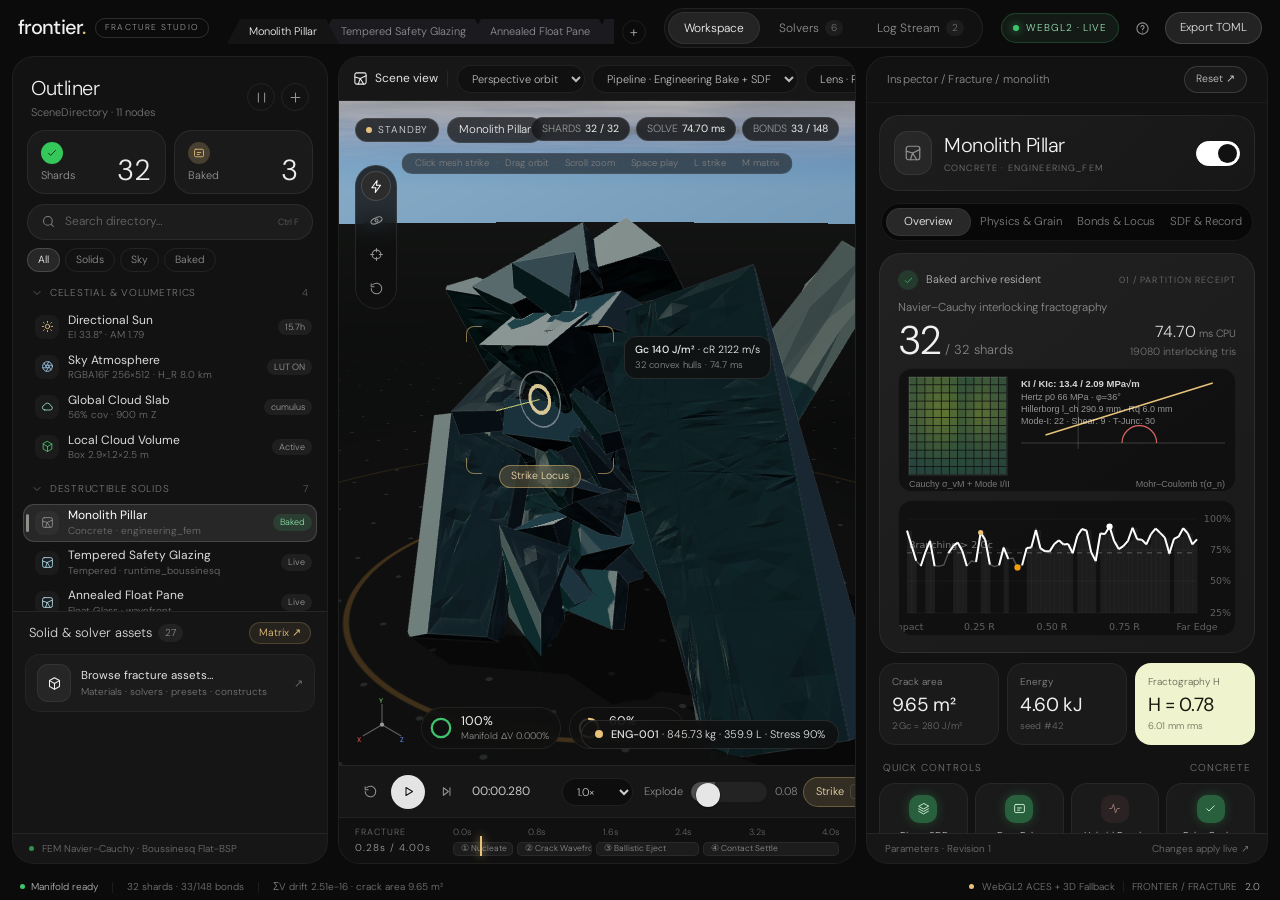
==== commit 8ae88d49: "Add realistic sky/sun, lens flare composite, and Voxel SDF Clipmap GI to Frontier World Mirror Impor" ====
--- a/Experimental/FractureEditor/index.html
+++ b/Experimental/FractureEditor/index.html
@@ -213,11 +213,11 @@
                         <option value="0.5">0.50×</option>
                         <option value="1" selected>1.0×</option>
                     </select>
-                    <label class="transport-explode">
+                    <div class="transport-explode">
                         <span>Explode</span>
-                        <input type="range" class="pill-range compact-range" id="explodeRangeInput" min="0" max="1" step="0.01" value="0.08" />
+                        <div class="pill-range compact-range" id="explodeRangeInput" role="slider" tabindex="0" aria-label="Explode" aria-valuemin="0" aria-valuemax="1" aria-valuenow="0.08" style="--fraction:0.08"><span class="pill-thumb"></span></div>
                         <span class="tabular" id="explodeValueText">0.08</span>
-                    </label>
+                    </div>
                     <div class="transport-actions">
                         <button class="button burst-button accent" id="strike-button" type="button">Strike <span class="key-hint">L</span></button>
                         <button class="button burst-button" id="bake-button" type="button">Bake <span class="key-hint">B</span></button>
--- a/Experimental/FractureEditor/FractureEditor.css
+++ b/Experimental/FractureEditor/FractureEditor.css
@@ -804,25 +804,23 @@
 }
 .pill-range {
     --fraction: 0.5;
+    position: relative;
     flex: 1; min-width: 36px; width: 0; height: 26px;
-    appearance: none; -webkit-appearance: none;
     border-radius: 13px; border: 0; margin: 0; padding: 0;
     background: linear-gradient(
         to right,
         var(--slider-fill) max(24px, calc(12px + (100% - 24px) * var(--fraction))),
         #232323 max(24px, calc(12px + (100% - 24px) * var(--fraction)))
     );
-    cursor: ew-resize; touch-action: none;
-}
-.pill-range::-webkit-slider-runnable-track { height: 26px; border-radius: 13px; background: transparent; }
-.pill-range::-webkit-slider-thumb {
-    appearance: none; -webkit-appearance: none;
-    width: 24px; height: 24px; margin-top: 1px; border-radius: 50%; border: 0;
+    cursor: ew-resize; touch-action: none; user-select: none; outline: none;
+}
+.pill-thumb {
+    position: absolute; top: 1px; left: calc(1px + (100% - 26px) * var(--fraction));
+    width: 24px; height: 24px; border-radius: 50%; border: 0; pointer-events: none;
     background: var(--slider-thumb); box-shadow: 0 1px 2px rgba(0,0,0,0.65); transition: transform 120ms;
 }
-.pill-range:active::-webkit-slider-thumb { transform: scale(1.1); }
-.pill-range::-moz-range-track { height: 26px; border-radius: 13px; background: transparent; }
-.pill-range::-moz-range-thumb { width: 24px; height: 24px; border-radius: 50%; border: 0; background: var(--slider-thumb); }
+.pill-range.dragging .pill-thumb, .pill-range:focus-visible .pill-thumb { transform: scale(1.1); }
+.pill-range.is-disabled { opacity: 0.45; cursor: default; pointer-events: none; }
 
 /* High-Contrast Fluid Toggle Switch */
 .toggle-row { display: flex; align-items: center; justify-content: space-between; gap: 12px; }
